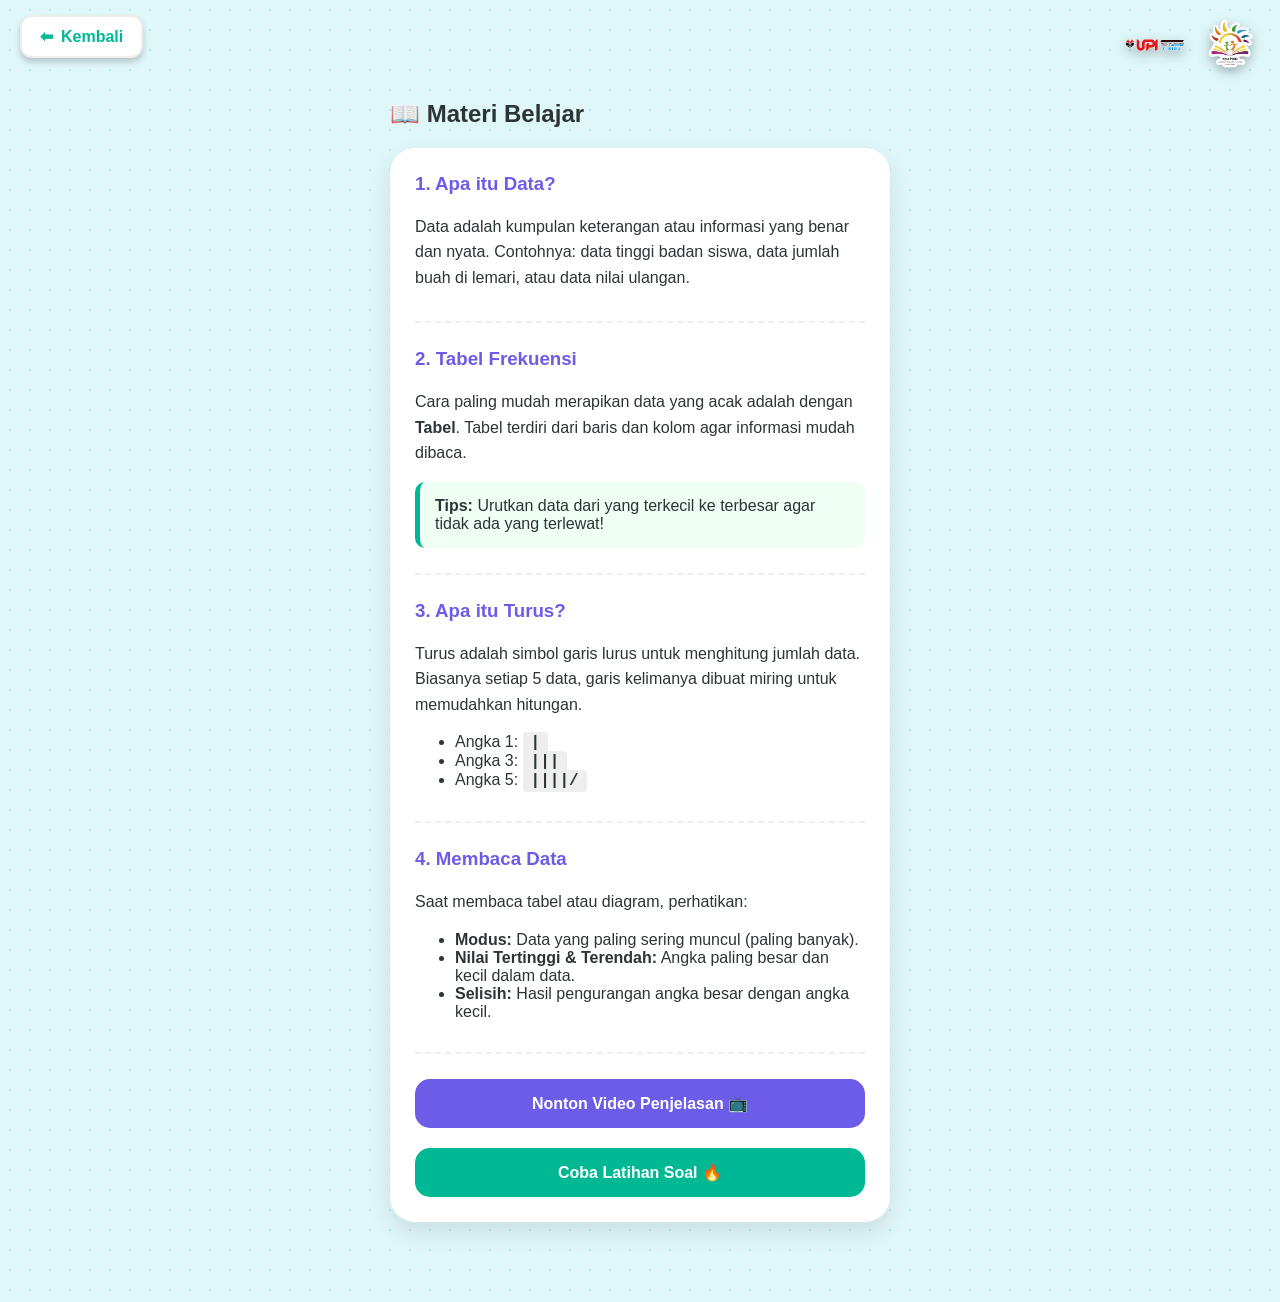
==== materi/index.html @ 95e8916c "Add files via upload" ====
<!DOCTYPE html>
<html lang="id">
<head>
    <meta charset="UTF-8">
    <meta name="viewport" content="width=device-width, initial-scale=1.0">
    <title>MathPlay - Materi Pengolahan Data</title>
    <link rel="stylesheet" href="soal.css?v=1.1">
    <style>
        .materi-container {
            max-width: 600px;
            margin: 20px auto;
            background: white;
            padding: 25px;
            border-radius: 25px;
            box-shadow: 0 10px 25px rgba(0,0,0,0.1);
        }

        .materi-section {
            margin-bottom: 25px;
            border-bottom: 2px dashed #eee;
            padding-bottom: 15px;
        }

        .materi-section:last-child { border: none; }

        .highlight-box {
            background: #f0fff4;
            border-left: 5px solid var(--primary);
            padding: 15px;
            border-radius: 10px;
            margin: 10px 0;
        }

        .turus-example {
            font-family: 'Courier New', Courier, monospace;
            font-weight: bold;
            background: #eee;
            padding: 2px 8px;
            border-radius: 4px;
        }

        h3 { color: var(--secondary); margin-top: 0; }
        p { line-height: 1.6; color: var(--text-dark); }
        
        .btn-action {
            display: block;
            text-align: center;
            background: var(--primary);
            color: white;
            text-decoration: none;
            padding: 15px;
            border-radius: 15px;
            font-weight: bold;
            margin-top: 20px;
        }
    </style>
</head>
<body>

<div class="app-container">
    <header>
        <h2 id="judul-halaman">📖 Materi Belajar</h2>
    </header>

    <div class="materi-container">
        <div class="materi-section">
            <h3>1. Apa itu Data?</h3>
            <p>Data adalah kumpulan keterangan atau informasi yang benar dan nyata. Contohnya: data tinggi badan siswa, data jumlah buah di lemari, atau data nilai ulangan.</p>
        </div>

        <div class="materi-section">
            <h3>2. Tabel Frekuensi</h3>
            <p>Cara paling mudah merapikan data yang acak adalah dengan <strong>Tabel</strong>. Tabel terdiri dari baris dan kolom agar informasi mudah dibaca.</p>
            <div class="highlight-box">
                <strong>Tips:</strong> Urutkan data dari yang terkecil ke terbesar agar tidak ada yang terlewat!
            </div>
        </div>

        <div class="materi-section">
            <h3>3. Apa itu Turus?</h3>
            <p>Turus adalah simbol garis lurus untuk menghitung jumlah data. Biasanya setiap 5 data, garis kelimanya dibuat miring untuk memudahkan hitungan.</p>
            <ul>
                <li>Angka 1: <span class="turus-example">|</span></li>
                <li>Angka 3: <span class="turus-example">|||</span></li>
                <li>Angka 5: <span class="turus-example">||||/</span></li>
            </ul>
        </div>

        <div class="materi-section">
            <h3>4. Membaca Data</h3>
            <p>Saat membaca tabel atau diagram, perhatikan:</p>
            <ul>
                <li><strong>Modus:</strong> Data yang paling sering muncul (paling banyak).</li>
                <li><strong>Nilai Tertinggi & Terendah:</strong> Angka paling besar dan kecil dalam data.</li>
                <li><strong>Selisih:</strong> Hasil pengurangan angka besar dengan angka kecil.</li>
            </ul>
        </div>

        <a href="../video/" class="btn-action" style="background: var(--secondary);">Nonton Video Penjelasan 📺</a>
        <a href="../soal/" class="btn-action">Coba Latihan Soal 🔥</a>
    </div>
</div>


<div class="header-logos" style="
    position: absolute; 
    top: 15px; 
    right: 20px; 
    display: flex; 
    gap: 15px; 
    z-index: 9999;
">
    <img src="upi.png" alt="Logo UPI" style="
        height: 60px; 
        width: auto; 
        filter: drop-shadow(0 4px 6px rgba(0,0,0,0.3));
    ">
    <img src="pgsd.png" alt="Logo PGSD" style="
        height: 60px; 
        width: auto; 
        filter: drop-shadow(0 4px 6px rgba(0,0,0,0.3));
    ">
</div>

<!-- Tambahkan CSS ini di bagian <style> agar teks H1 tidak tertimpa -->
<style>
    body {
        padding-top: 80px; /* Memberi ruang agar H1 tidak tertutup logo */
    }
    
    @media (max-width: 600px) {
        .header-logos img {
            height: 45px; /* Sedikit lebih kecil jika di layar HP */
        }
    }
</style>

<!-- Tombol Kembali Absolut di Kiri -->
<a href="../" class="btn-back" style="
    position: absolute; 
    top: 15px; 
    left: 20px; 
    z-index: 9999;
    text-decoration: none;
    background: white;
    color: #00b894;
    padding: 10px 18px;
    border-radius: 12px;
    font-weight: bold;
    display: flex;
    align-items: center;
    gap: 8px;
    box-shadow: 0 4px 6px rgba(0,0,0,0.2);
    transition: 0.3s;
    border: 2px solid #eee;
">
    <span>⬅</span> Kembali
</a>

<!-- Update Style dikit biar tombolnya responsif juga -->
<style>
    .btn-back:hover {
        background: #00b894;
        color: white;
        transform: scale(1.05);
        border-color: #00b894;
    }

    @media (max-width: 600px) {
        .btn-back {
            padding: 8px 12px;
            font-size: 0.8rem;
            top: 20px; /* Sesuaikan biar sejajar sama logo kecil di HP */
        }
    }
</style>

</body>
</html>
---- materi/soal.css ----
/* --- 1. GLOBAL & BACKGROUND --- */
:root {
    --primary: #00b894;
    --secondary: #6c5ce7;
    --accent: #ff9f43;
    --bg-light: #e0f7fa;
    --text-dark: #2d3436;
}

body {
    font-family: 'Segoe UI', Roboto, Helvetica, Arial, sans-serif;
    background-color: var(--bg-light);
    background-image: radial-gradient(#b2ebf2 1px, transparent 1px);
    background-size: 20px 20px;
    margin: 0;
    padding: 10px;
    color: var(--text-dark);
}

/* --- 2. CONTAINER & LAYOUT --- */
.app-container {
    max-width: 500px;
    margin: auto;
    padding-bottom: 50px;
}

.quiz-header {
    display: flex;
    justify-content: space-between;
    align-items: center;
    background: #fff;
    padding: 15px 20px;
    border-radius: 15px;
    margin-bottom: 20px;
    box-shadow: 0 4px 10px rgba(0,0,0,0.05);
    font-weight: bold;
    border-bottom: 4px solid var(--primary);
}

#skor-display {
    color: var(--accent);
    font-size: 1.2rem;
}

/* --- 3. TAB MENU --- */
.sub-menu {
    display: flex;
    gap: 10px;
    margin-bottom: 20px;
    background: #fff;
    padding: 5px;
    border-radius: 15px;
    box-shadow: 0 2px 5px rgba(0,0,0,0.05);
}

.tab-btn {
    flex: 1;
    padding: 12px;
    border: none;
    border-radius: 10px;
    background: transparent;
    font-weight: bold;
    cursor: pointer;
    transition: 0.3s;
    color: #636e72;
}

.tab-btn.active {
    background: var(--primary);
    color: white;
    box-shadow: 0 4px 10px rgba(0, 184, 148, 0.3);
}

/* --- 4. GAMBAR (CONSISTENT SIZE) --- */
.display-soal-gambar {
    width: 100%;
    border-radius: 20px;
    overflow: hidden;
    background: #fff;
    box-shadow: 0 10px 25px rgba(0,0,0,0.1);
    border: 5px solid #fff;
    margin-bottom: 20px;
}

#gambar-materi {
    width: 100%;
    height: 250px;       /* Tinggi dikunci */
    object-fit: contain; /* Gambar tidak pecah/kepotong */
    background-color: #f8f9fa;
    display: block;
}

#instruksi-gambar {
    background: var(--secondary);
    color: white;
    padding: 12px;
    margin: 0;
    font-weight: bold;
    text-align: center;
    font-size: 0.9rem;
}

/* --- 5. TABEL INTERAKTIF --- */
.tabel-interaktif {
    width: 100%;
    border-collapse: collapse;
    background: white;
    border-radius: 15px;
    overflow: hidden;
    box-shadow: 0 5px 15px rgba(0,0,0,0.05);
}

.tabel-interaktif th {
    background: linear-gradient(135deg, var(--primary), #00cec9);
    color: white;
    padding: 15px;
}

.tabel-interaktif td {
    padding: 12px;
    border-bottom: 1px solid #f1f2f6;
    text-align: center;
    font-weight: 600;
}

.tabel-interaktif tr:nth-child(even) {
    background-color: #f9f9f9;
}

.input-tabel {
    width: 70px;
    padding: 8px;
    border: 2px solid #dfe6e9;
    border-radius: 10px;
    text-align: center;
    font-size: 1.1rem;
    font-weight: bold;
    color: var(--primary);
    transition: 0.2s;
}

.input-tabel:focus {
    border-color: var(--primary);
    background: #f0fff4;
    outline: none;
}

/* --- 6. TOMBOL ABC (KUIS CEPAT) --- */
.card-soal {
    background: white;
    padding: 20px;
    border-radius: 20px;
    box-shadow: 0 10px 20px rgba(0,0,0,0.05);
}

.grid-opsi {
    display: flex;
    flex-direction: column;
    gap: 12px;
}

.btn-abc {
    background: #fff;
    border: 2px solid #dfe6e9;
    border-radius: 15px;
    padding: 15px;
    text-align: left;
    font-size: 1rem;
    font-weight: 600;
    cursor: pointer;
    transition: 0.2s;
    display: flex;
    align-items: center;
}

.btn-abc:hover {
    border-color: var(--primary);
    background: #f0fff4;
    transform: translateX(5px);
}

.btn-abc::before {
    content: attr(data-label);
    background: var(--primary);
    color: white;
    width: 30px;
    height: 30px;
    border-radius: 50%;
    display: flex;
    align-items: center;
    justify-content: center;
    margin-right: 15px;
    flex-shrink: 0;
    font-weight: bold;
}

/* --- 7. TOMBOL ACTION (3D EFFECT) --- */
#btn-cek-tabel, #btn-lanjut {
    width: 100%;
    padding: 18px;
    border: none;
    border-radius: 15px;
    font-weight: bold;
    font-size: 1.1rem;
    cursor: pointer;
    margin-top: 20px;
    transition: 0.2s;
    color: white;
}

#btn-cek-tabel {
    background: linear-gradient(135deg, var(--primary), #00d2d3);
    border-bottom: 5px solid #009d84;
}

#btn-lanjut {
    background: linear-gradient(135deg, #0984e3, #74b9ff);
    border-bottom: 5px solid #076ad1;
}

#btn-cek-tabel:active, #btn-lanjut:active {
    transform: translateY(3px);
    border-bottom: 2px solid #009d84;
}

/* --- 8. UTILITIES --- */
.hidden { display: none; }

.tab-content.active {
    animation: fadeIn 0.4s ease-out;
}

@keyframes fadeIn {
    from { opacity: 0; transform: translateY(10px); }
    to { opacity: 1; transform: translateY(0); }
}
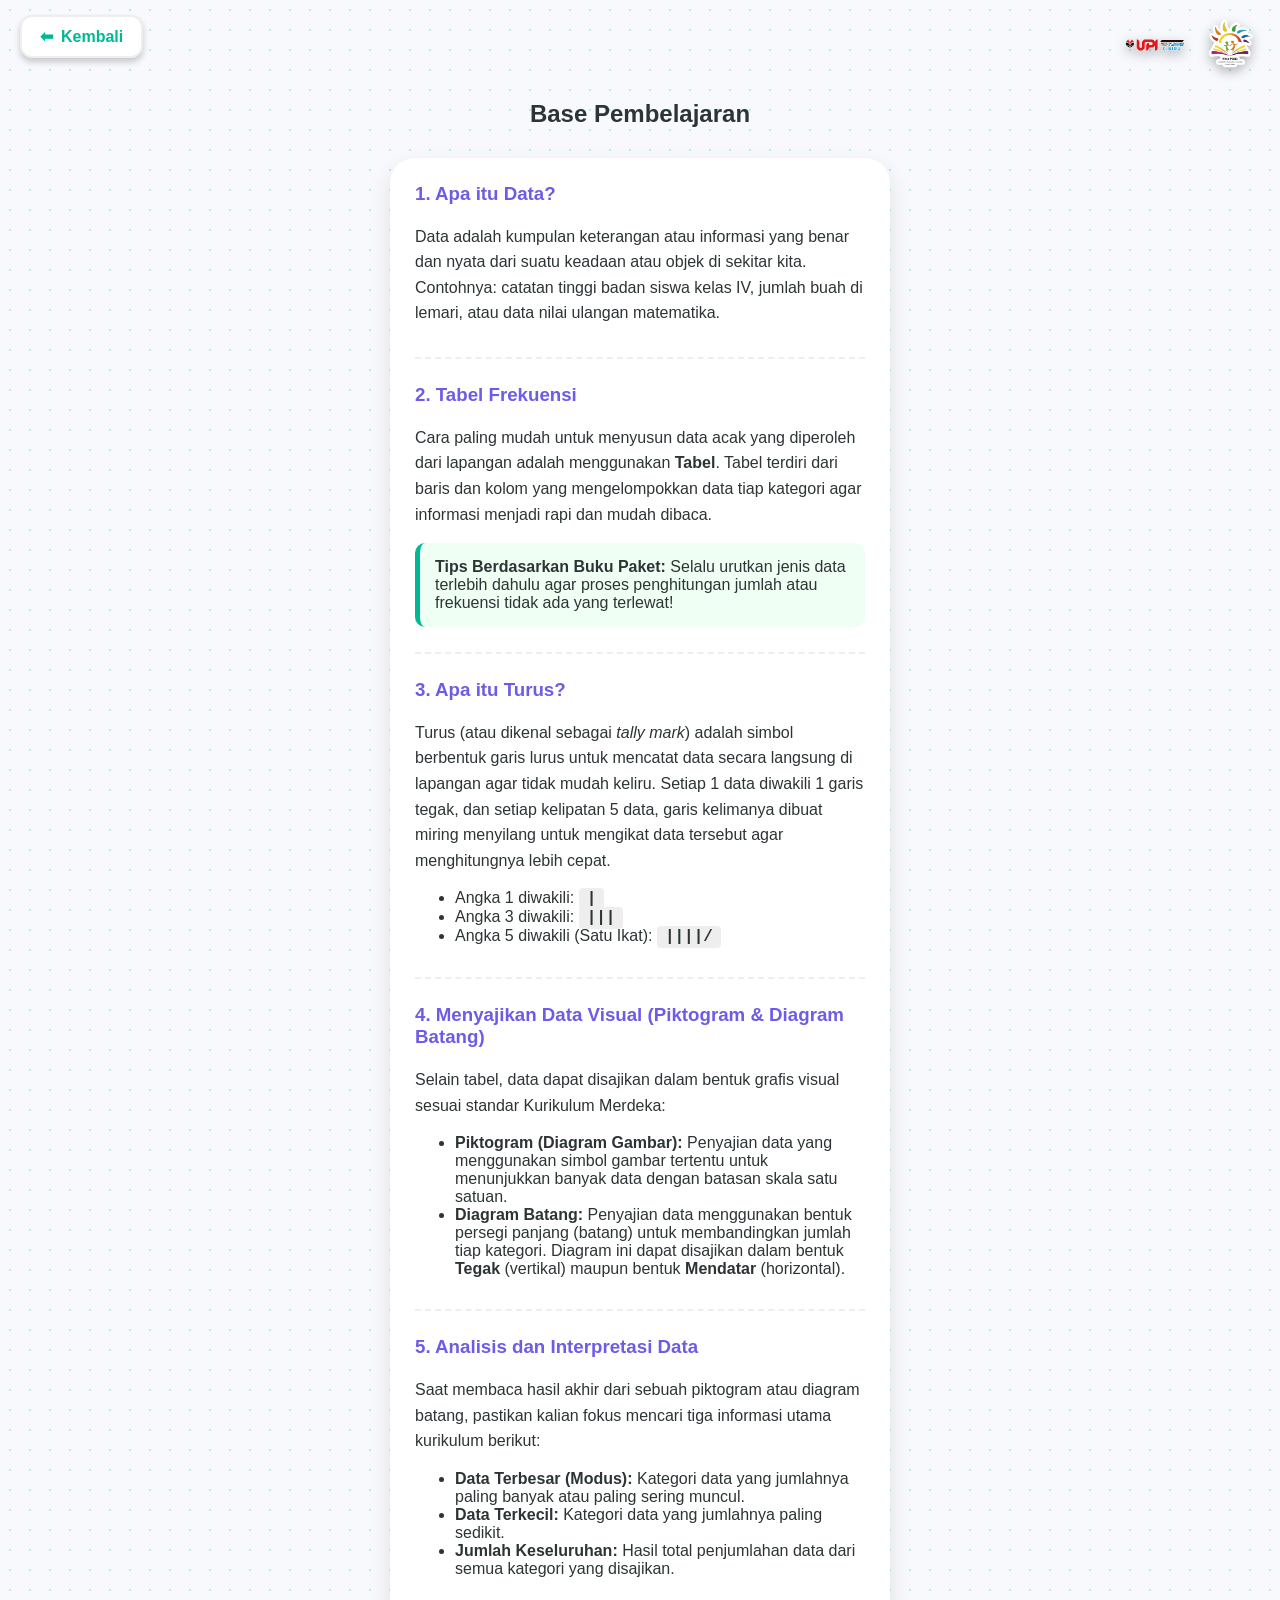
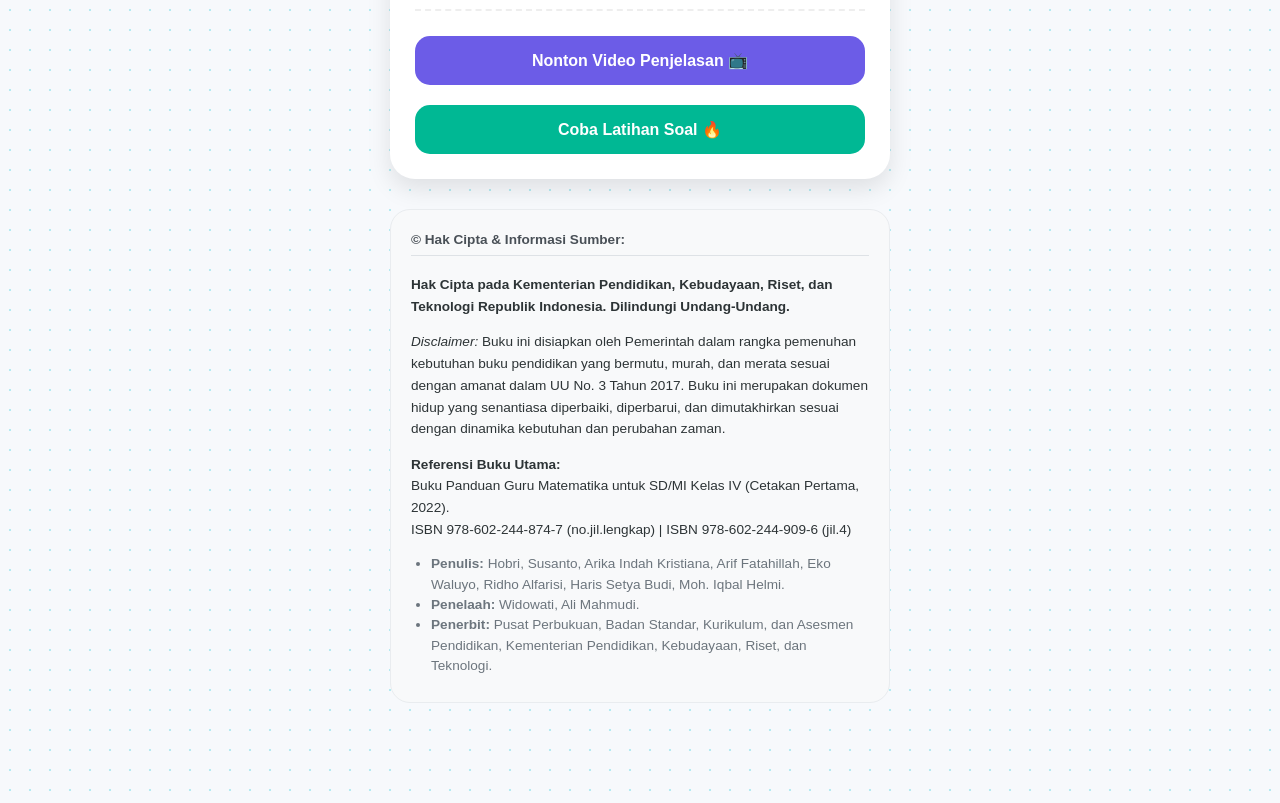
==== commit 75e9611e: "Add files via upload" ====
--- a/materi/index.html
+++ b/materi/index.html
@@ -6,6 +6,13 @@
     <title>MathPlay - Materi Pengolahan Data</title>
     <link rel="stylesheet" href="soal.css?v=1.1">
     <style>
+        body {
+            padding-top: 80px; /* Memberi ruang agar header tidak tertutup logo */
+            background-color: #f7f9fc;
+            margin: 0;
+            padding-bottom: 40px;
+        }
+
         .materi-container {
             max-width: 600px;
             margin: 20px auto;
@@ -25,7 +32,7 @@
 
         .highlight-box {
             background: #f0fff4;
-            border-left: 5px solid var(--primary);
+            border-left: 5px solid var(--primary, #00b894);
             padding: 15px;
             border-radius: 10px;
             margin: 10px 0;
@@ -39,101 +46,67 @@
             border-radius: 4px;
         }
 
-        h3 { color: var(--secondary); margin-top: 0; }
-        p { line-height: 1.6; color: var(--text-dark); }
+        h3 { color: var(--secondary, #6c5ce7); margin-top: 0; }
+        p { line-height: 1.6; color: var(--text-dark, #2d3436); }
         
         .btn-action {
             display: block;
             text-align: center;
-            background: var(--primary);
+            background: var(--primary, #00b894);
             color: white;
             text-decoration: none;
             padding: 15px;
             border-radius: 15px;
             font-weight: bold;
             margin-top: 20px;
+            transition: 0.3s;
+        }
+
+        .btn-back:hover {
+            background: #00b894;
+            color: white;
+            transform: scale(1.05);
+            border-color: #00b894;
+        }
+
+        /* Footer Kredensial Buku & Hak Cipta */
+        .book-credits-footer {
+            max-width: 600px;
+            margin: 30px auto 10px auto;
+            padding: 20px;
+            background: #f8f9fa;
+            border: 1px solid #e9ecef;
+            border-radius: 20px;
+            font-size: 0.85rem;
+            color: #6c757d;
+            line-height: 1.5;
+        }
+        
+        .book-credits-footer h4 {
+            margin-top: 0;
+            color: #495057;
+            border-bottom: 1px solid #dee2e6;
+            padding-bottom: 5px;
+        }
+
+        .book-credits-footer ul {
+            padding-left: 20px;
+            margin: 5px 0;
+        }
+
+        @media (max-width: 600px) {
+            .header-logos img {
+                height: 45px; /* Sedikit lebih kecil jika di layar HP */
+            }
+            .btn-back {
+                padding: 8px 12px;
+                font-size: 0.8rem;
+                top: 20px; /* Sesuaikan biar sejajar sama logo kecil di HP */
+            }
         }
     </style>
 </head>
 <body>
-
-<div class="app-container">
-    <header>
-        <h2 id="judul-halaman">📖 Materi Belajar</h2>
-    </header>
-
-    <div class="materi-container">
-        <div class="materi-section">
-            <h3>1. Apa itu Data?</h3>
-            <p>Data adalah kumpulan keterangan atau informasi yang benar dan nyata. Contohnya: data tinggi badan siswa, data jumlah buah di lemari, atau data nilai ulangan.</p>
-        </div>
-
-        <div class="materi-section">
-            <h3>2. Tabel Frekuensi</h3>
-            <p>Cara paling mudah merapikan data yang acak adalah dengan <strong>Tabel</strong>. Tabel terdiri dari baris dan kolom agar informasi mudah dibaca.</p>
-            <div class="highlight-box">
-                <strong>Tips:</strong> Urutkan data dari yang terkecil ke terbesar agar tidak ada yang terlewat!
-            </div>
-        </div>
-
-        <div class="materi-section">
-            <h3>3. Apa itu Turus?</h3>
-            <p>Turus adalah simbol garis lurus untuk menghitung jumlah data. Biasanya setiap 5 data, garis kelimanya dibuat miring untuk memudahkan hitungan.</p>
-            <ul>
-                <li>Angka 1: <span class="turus-example">|</span></li>
-                <li>Angka 3: <span class="turus-example">|||</span></li>
-                <li>Angka 5: <span class="turus-example">||||/</span></li>
-            </ul>
-        </div>
-
-        <div class="materi-section">
-            <h3>4. Membaca Data</h3>
-            <p>Saat membaca tabel atau diagram, perhatikan:</p>
-            <ul>
-                <li><strong>Modus:</strong> Data yang paling sering muncul (paling banyak).</li>
-                <li><strong>Nilai Tertinggi & Terendah:</strong> Angka paling besar dan kecil dalam data.</li>
-                <li><strong>Selisih:</strong> Hasil pengurangan angka besar dengan angka kecil.</li>
-            </ul>
-        </div>
-
-        <a href="../video/" class="btn-action" style="background: var(--secondary);">Nonton Video Penjelasan 📺</a>
-        <a href="../soal/" class="btn-action">Coba Latihan Soal 🔥</a>
-    </div>
-</div>
-
-
-<div class="header-logos" style="
-    position: absolute; 
-    top: 15px; 
-    right: 20px; 
-    display: flex; 
-    gap: 15px; 
-    z-index: 9999;
-">
-    <img src="upi.png" alt="Logo UPI" style="
-        height: 60px; 
-        width: auto; 
-        filter: drop-shadow(0 4px 6px rgba(0,0,0,0.3));
-    ">
-    <img src="pgsd.png" alt="Logo PGSD" style="
-        height: 60px; 
-        width: auto; 
-        filter: drop-shadow(0 4px 6px rgba(0,0,0,0.3));
-    ">
-</div>
-
-<!-- Tambahkan CSS ini di bagian <style> agar teks H1 tidak tertimpa -->
-<style>
-    body {
-        padding-top: 80px; /* Memberi ruang agar H1 tidak tertutup logo */
-    }
-    
-    @media (max-width: 600px) {
-        .header-logos img {
-            height: 45px; /* Sedikit lebih kecil jika di layar HP */
-        }
-    }
-</style>
 
 <!-- Tombol Kembali Absolut di Kiri -->
 <a href="../" class="btn-back" style="
@@ -157,23 +130,97 @@
     <span>⬅</span> Kembali
 </a>
 
-<!-- Update Style dikit biar tombolnya responsif juga -->
-<style>
-    .btn-back:hover {
-        background: #00b894;
-        color: white;
-        transform: scale(1.05);
-        border-color: #00b894;
-    }
-
-    @media (max-width: 600px) {
-        .btn-back {
-            padding: 8px 12px;
-            font-size: 0.8rem;
-            top: 20px; /* Sesuaikan biar sejajar sama logo kecil di HP */
-        }
-    }
-</style>
+<!-- Logo Instansi di Kanan -->
+<div class="header-logos" style="
+    position: absolute; 
+    top: 15px; 
+    right: 20px; 
+    display: flex; 
+    gap: 15px; 
+    z-index: 9999;
+">
+    <img src="upi.png" alt="Logo UPI" style="
+        height: 60px; 
+        width: auto; 
+        filter: drop-shadow(0 4px 6px rgba(0,0,0,0.3));
+    ">
+    <img src="pgsd.png" alt="Logo PGSD" style="
+        height: 60px; 
+        width: auto; 
+        filter: drop-shadow(0 4px 6px rgba(0,0,0,0.3));
+    ">
+</div>
+
+<div class="app-container">
+    <header>
+        <h2 id="judul-halaman" style="text-align: center; margin-bottom: 30px;">Base Pembelajaran</h2>
+    </header>
+
+    <div class="materi-container">
+        <div class="materi-section">
+            <h3>1. Apa itu Data?</h3>
+            <p>Data adalah kumpulan keterangan atau informasi yang benar dan nyata dari suatu keadaan atau objek di sekitar kita. Contohnya: catatan tinggi badan siswa kelas IV, jumlah buah di lemari, atau data nilai ulangan matematika.</p>
+        </div>
+
+        <div class="materi-section">
+            <h3>2. Tabel Frekuensi</h3>
+            <p>Cara paling mudah untuk menyusun data acak yang diperoleh dari lapangan adalah menggunakan <strong>Tabel</strong>. Tabel terdiri dari baris dan kolom yang mengelompokkan data tiap kategori agar informasi menjadi rapi dan mudah dibaca.</p>
+            <div class="highlight-box">
+                <strong>Tips Berdasarkan Buku Paket:</strong> Selalu urutkan jenis data terlebih dahulu agar proses penghitungan jumlah atau frekuensi tidak ada yang terlewat!
+            </div>
+        </div>
+
+        <div class="materi-section">
+            <h3>3. Apa itu Turus?</h3>
+            <p>Turus (atau dikenal sebagai <em>tally mark</em>) adalah simbol berbentuk garis lurus untuk mencatat data secara langsung di lapangan agar tidak mudah keliru. Setiap 1 data diwakili 1 garis tegak, dan setiap kelipatan 5 data, garis kelimanya dibuat miring menyilang untuk mengikat data tersebut agar menghitungnya lebih cepat.</p>
+            <ul>
+                <li>Angka 1 diwakili: <span class="turus-example">|</span></li>
+                <li>Angka 3 diwakili: <span class="turus-example">|||</span></li>
+                <li>Angka 5 diwakili (Satu Ikat): <span class="turus-example">||||/</span></li>
+            </ul>
+        </div>
+
+        <div class="materi-section">
+            <h3>4. Menyajikan Data Visual (Piktogram & Diagram Batang)</h3>
+            <p>Selain tabel, data dapat disajikan dalam bentuk grafis visual sesuai standar Kurikulum Merdeka:</p>
+            <ul>
+                <li><strong>Piktogram (Diagram Gambar):</strong> Penyajian data yang menggunakan simbol gambar tertentu untuk menunjukkan banyak data dengan batasan skala satu satuan.</li>
+                <li><strong>Diagram Batang:</strong> Penyajian data menggunakan bentuk persegi panjang (batang) untuk membandingkan jumlah tiap kategori. Diagram ini dapat disajikan dalam bentuk <strong>Tegak</strong> (vertikal) maupun bentuk <strong>Mendatar</strong> (horizontal).</li>
+            </ul>
+        </div>
+
+        <div class="materi-section">
+            <h3>5. Analisis dan Interpretasi Data</h3>
+            <p>Saat membaca hasil akhir dari sebuah piktogram atau diagram batang, pastikan kalian fokus mencari tiga informasi utama kurikulum berikut:</p>
+            <ul>
+                <li><strong>Data Terbesar (Modus):</strong> Kategori data yang jumlahnya paling banyak atau paling sering muncul.</li>
+                <li><strong>Data Terkecil:</strong> Kategori data yang jumlahnya paling sedikit.</li>
+                <li><strong>Jumlah Keseluruhan:</strong> Hasil total penjumlahan data dari semua kategori yang disajikan.</li>
+            </ul>
+        </div>
+
+        <a href="../video/" class="btn-action" style="background: var(--secondary, #6c5ce7);">Nonton Video Penjelasan 📺</a>
+        <a href="../soal/" class="btn-action">Coba Latihan Soal 🔥</a>
+    </div>
+
+    <!-- Bagian Hak Cipta & Informasi Buku Paket Resmi Resmi Masuk Sini -->
+    <footer class="book-credits-footer">
+        <h4>© Hak Cipta & Informasi Sumber:</h4>
+        <p><strong>Hak Cipta pada Kementerian Pendidikan, Kebudayaan, Riset, dan Teknologi Republik Indonesia. Dilindungi Undang-Undang.</strong></p>
+        
+        <p><em>Disclaimer:</em> Buku ini disiapkan oleh Pemerintah dalam rangka pemenuhan kebutuhan buku pendidikan yang bermutu, murah, dan merata sesuai dengan amanat dalam UU No. 3 Tahun 2017. Buku ini merupakan dokumen hidup yang senantiasa diperbaiki, diperbarui, dan dimutakhirkan sesuai dengan dinamika kebutuhan dan perubahan zaman.</p>
+        
+        <p><strong>Referensi Buku Utama:</strong><br>
+        Buku Panduan Guru Matematika untuk SD/MI Kelas IV (Cetakan Pertama, 2022).<br>
+        ISBN 978-602-244-874-7 (no.jil.lengkap) | ISBN 978-602-244-909-6 (jil.4)</p>
+        
+        <ul>
+            <li><strong>Penulis:</strong> Hobri, Susanto, Arika Indah Kristiana, Arif Fatahillah, Eko Waluyo, Ridho Alfarisi, Haris Setya Budi, Moh. Iqbal Helmi.</li>
+            <li><strong>Penelaah:</strong> Widowati, Ali Mahmudi.</li>
+            <li><strong>Penerbit:</strong> Pusat Perbukuan, Badan Standar, Kurikulum, dan Asesmen Pendidikan, Kementerian Pendidikan, Kebudayaan, Riset, dan Teknologi.</li>
+        </ul>
+    </footer>
+</div>
 
 </body>
-</html>
+</html>
